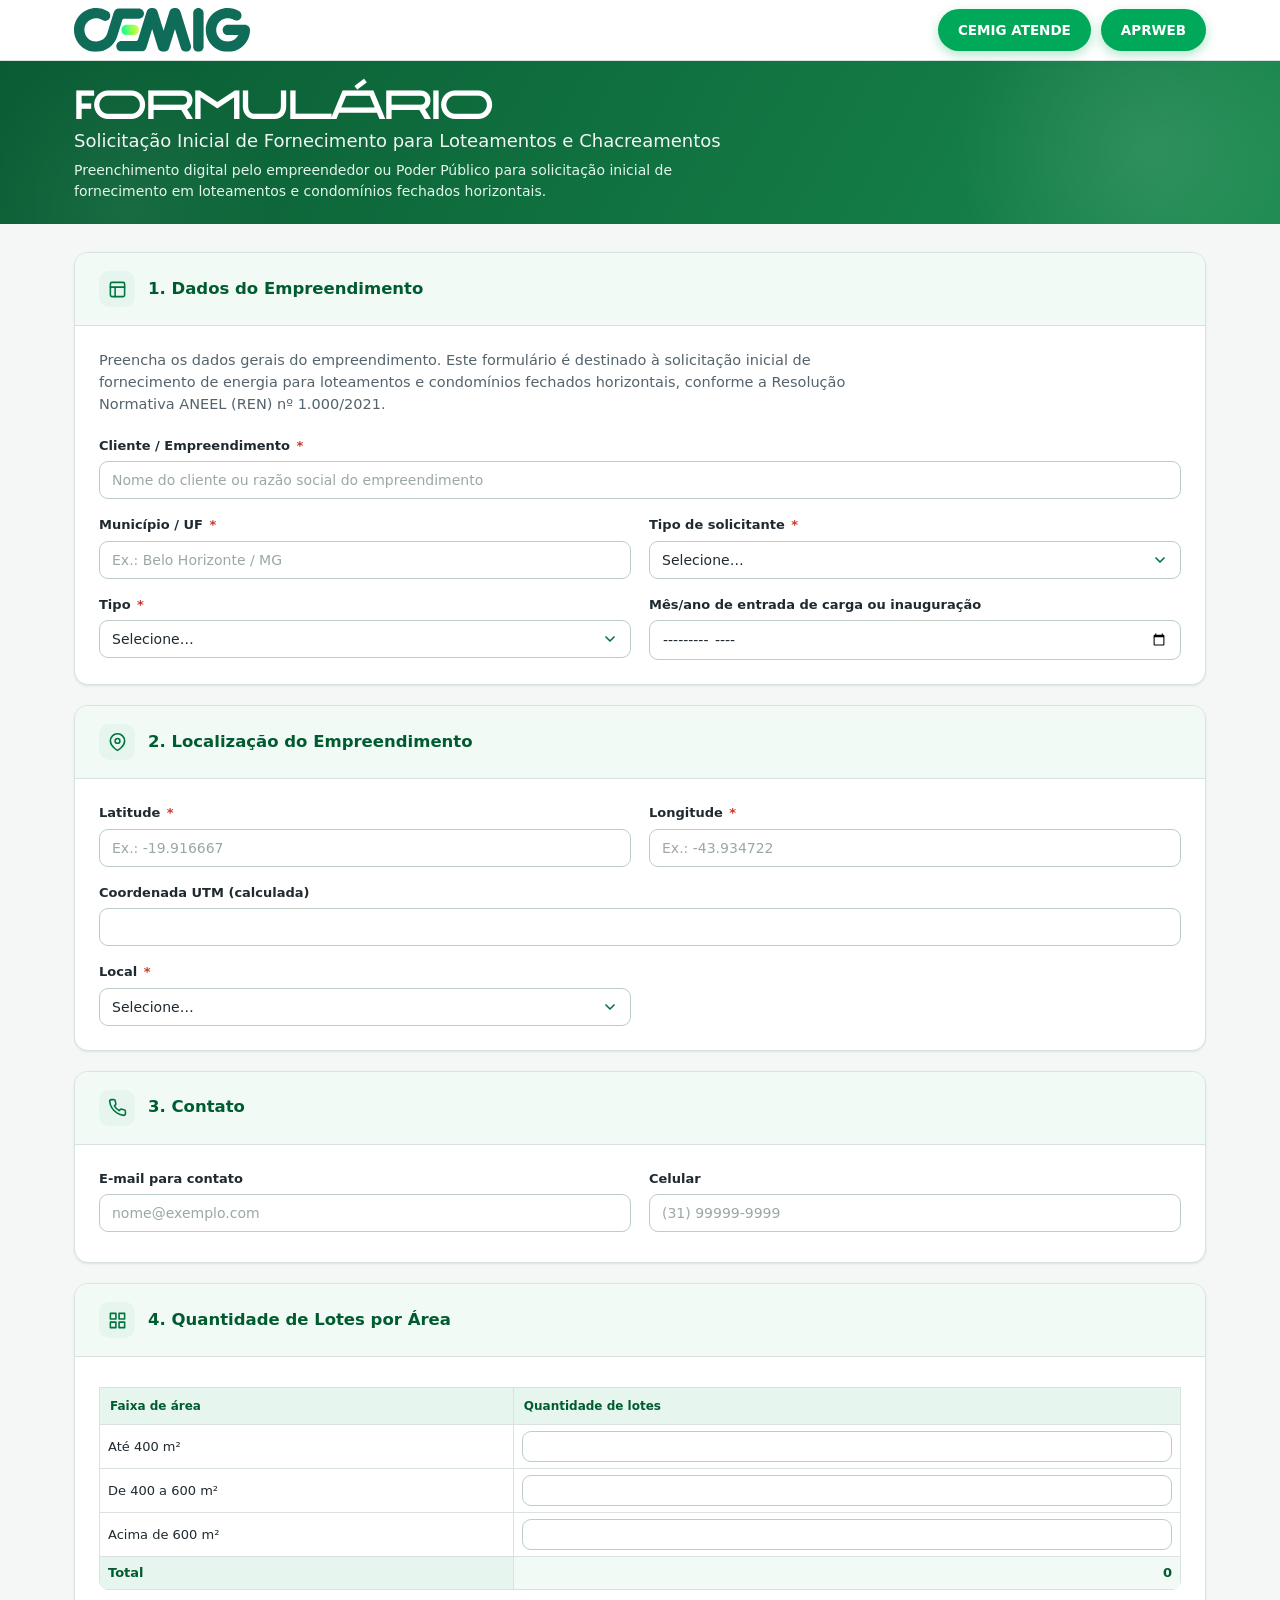
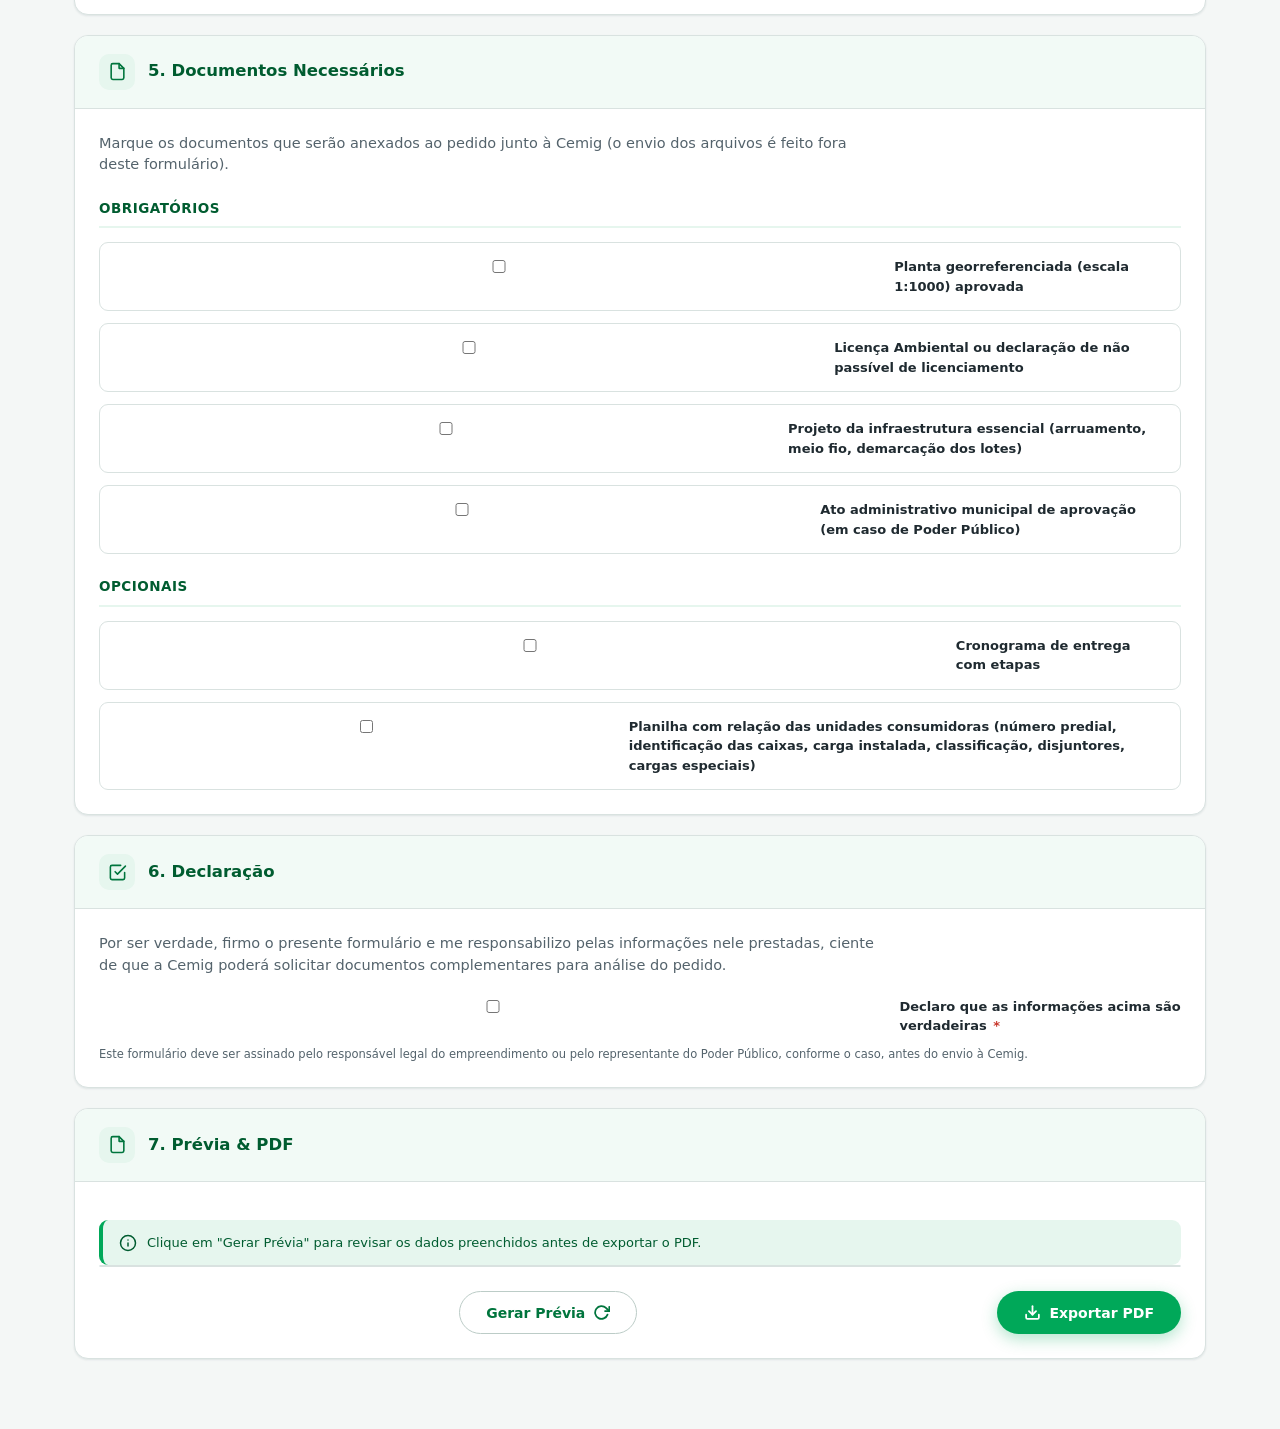
==== loteamento/index.html @ 87130b53 "teste loteamento" ====
<!DOCTYPE html>
<html lang="pt-BR">
<head>
<meta charset="UTF-8">
<meta name="viewport" content="width=device-width, initial-scale=1.0">
<title>Solicitação Inicial de Fornecimento para Loteamentos e Chacreamentos — Cemig</title>
<link rel="stylesheet" href="css/estilos.css">
</head>
<body>

<header class="site"><div class="wrap">
  <a href="#" class="logo"><img src="assets/logo-cemig.svg" alt="Cemig" height="44"></a>
  <div style="display:flex;gap:10px">
    <a href="https://atende.cemig.com.br/Login" target="_blank" rel="noopener" class="header-cta">CEMIG ATENDE</a>
    <a href="https://partapr.cemig.com.br/PARTAPR/SelecaoModulo.aspx" target="_blank" rel="noopener" class="header-cta">APRWEB</a>
  </div>
</div></header>

<section class="service-hero"><div class="wrap">
<h1 class="hero-title">
  <span class="hero-title-main font-ssbroad">Formulário</span>
  <span class="hero-title-sub">Solicitação Inicial de Fornecimento para Loteamentos e Chacreamentos</span>
</h1>
  <p class="sub">Preenchimento digital pelo empreendedor ou Poder Público para solicitação inicial de fornecimento em loteamentos e condomínios fechados horizontais.</p>
</div></section>

<main>

<!-- ============ DADOS DO EMPREENDIMENTO ============ -->
<section class="page show">
  <div class="card">
    <div class="card-head">
      <span class="icon"><svg viewBox="0 0 24 24" fill="none" stroke="currentColor" stroke-width="2" stroke-linecap="round" stroke-linejoin="round"><rect x="3" y="3" width="18" height="18" rx="2"/><line x1="3" y1="9" x2="21" y2="9"/><line x1="9" y1="21" x2="9" y2="9"/></svg></span>
      <h2>1. Dados do Empreendimento</h2>
    </div>
    <div class="card-body">
      <p class="intro-lead">Preencha os dados gerais do empreendimento. Este formulário é destinado à solicitação inicial de fornecimento de energia para loteamentos e condomínios fechados horizontais, conforme a Resolução Normativa ANEEL (REN) nº 1.000/2021.</p>
      <div class="grid cols-2">
        <div class="field span-2"><label>Cliente / Empreendimento <span class="req">*</span></label>
          <input data-k="cliente" placeholder="Nome do cliente ou razão social do empreendimento"></div>
        <div class="field"><label>Município / UF <span class="req">*</span></label>
          <input data-k="municipioUf" placeholder="Ex.: Belo Horizonte / MG"></div>
        <div class="field"><label>Tipo de solicitante <span class="req">*</span></label>
          <select data-k="tipoSolicitante"><option value="">Selecione…</option><option>Empreendedor</option><option>Poder Público (Prefeitura)</option></select></div>
        <div class="field"><label>Tipo <span class="req">*</span></label>
          <select data-k="tipo"><option value="">Selecione…</option><option>Loteamento</option><option>Condomínio fechado horizontal</option></select></div>
        <div class="field"><label>Mês/ano de entrada de carga ou inauguração</label>
          <input type="month" data-k="mesAno"></div>
      </div>
    </div>
  </div>

  <!-- ============ LOCALIZAÇÃO ============ -->
  <div class="card">
    <div class="card-head">
      <span class="icon"><svg viewBox="0 0 24 24" fill="none" stroke="currentColor" stroke-width="2" stroke-linecap="round" stroke-linejoin="round"><path d="M21 10c0 7-9 12-9 12s-9-5-9-12a9 9 0 1 1 18 0z"/><circle cx="12" cy="10" r="3"/></svg></span>
      <h2>2. Localização do Empreendimento</h2>
    </div>
    <div class="card-body">
      <div class="grid cols-2">
        <div class="field"><label>Latitude <span class="req">*</span></label>
          <input data-k="latitude" placeholder="Ex.: -19.916667" oninput="onCoord()"></div>
        <div class="field"><label>Longitude <span class="req">*</span></label>
          <input data-k="longitude" placeholder="Ex.: -43.934722" oninput="onCoord()"></div>
        <div class="field span-2"><label>Coordenada UTM (calculada)</label>
          <input data-k="utm" readonly></div>
        <div class="field"><label>Local <span class="req">*</span></label>
          <select data-k="local"><option value="">Selecione…</option><option>Urbano</option><option>Rural</option></select></div>
      </div>
      <div id="coordAlert"></div>
    </div>
  </div>

  <!-- ============ CONTATO ============ -->
  <div class="card">
    <div class="card-head">
      <span class="icon"><svg viewBox="0 0 24 24" fill="none" stroke="currentColor" stroke-width="2" stroke-linecap="round" stroke-linejoin="round"><path d="M22 16.92v3a2 2 0 0 1-2.18 2 19.79 19.79 0 0 1-8.63-3.07 19.5 19.5 0 0 1-6-6 19.79 19.79 0 0 1-3.07-8.67A2 2 0 0 1 4.11 2h3a2 2 0 0 1 2 1.72c.127.96.361 1.903.7 2.81a2 2 0 0 1-.45 2.11L8.09 9.91a16 16 0 0 0 6 6l1.27-1.27a2 2 0 0 1 2.11-.45c.907.339 1.85.573 2.81.7A2 2 0 0 1 22 16.92z"/></svg></span>
      <h2>3. Contato</h2>
    </div>
    <div class="card-body">
      <div class="grid cols-2">
        <div class="field"><label>E-mail para contato</label>
          <input data-k="email" placeholder="nome@exemplo.com" oninput="onEmail('email')">
          <span id="status-email" class="cep-status"></span></div>
        <div class="field"><label>Celular</label>
          <input data-k="celular" placeholder="(31) 99999-9999" oninput="maskCelular(this);onTel('celular')">
          <span id="status-celular" class="cep-status"></span></div>
      </div>
    </div>
  </div>

  <!-- ============ LOTES POR ÁREA ============ -->
  <div class="card">
    <div class="card-head">
      <span class="icon"><svg viewBox="0 0 24 24" fill="none" stroke="currentColor" stroke-width="2" stroke-linecap="round" stroke-linejoin="round"><rect x="3" y="3" width="7" height="7"/><rect x="14" y="3" width="7" height="7"/><rect x="14" y="14" width="7" height="7"/><rect x="3" y="14" width="7" height="7"/></svg></span>
      <h2>4. Quantidade de Lotes por Área</h2>
    </div>
    <div class="card-body">
      <div class="tbl-scroll">
        <table class="tbl">
          <thead><tr><th>Faixa de área</th><th>Quantidade de lotes</th></tr></thead>
          <tbody>
            <tr><td>Até 400 m²</td><td><input type="number" min="0" data-k="lote_400" oninput="recalcLotes()"></td></tr>
            <tr><td>De 400 a 600 m²</td><td><input type="number" min="0" data-k="lote_400_600" oninput="recalcLotes()"></td></tr>
            <tr><td>Acima de 600 m²</td><td><input type="number" min="0" data-k="lote_600" oninput="recalcLotes()"></td></tr>
          </tbody>
          <tfoot><tr><td>Total</td><td id="loteTotal" class="calc">0</td></tr></tfoot>
        </table>
      </div>
    </div>
  </div>

  <!-- ============ DOCUMENTOS ============ -->
  <div class="card">
    <div class="card-head">
      <span class="icon"><svg viewBox="0 0 24 24" fill="none" stroke="currentColor" stroke-width="2" stroke-linecap="round" stroke-linejoin="round"><path d="M14 2H6a2 2 0 0 0-2 2v16a2 2 0 0 0 2 2h12a2 2 0 0 0 2-2V8z"/><polyline points="14 2 14 8 20 8"/></svg></span>
      <h2>5. Documentos Necessários</h2>
    </div>
    <div class="card-body">
      <p class="intro-lead">Marque os documentos que serão anexados ao pedido junto à Cemig (o envio dos arquivos é feito fora deste formulário).</p>
      <div class="subhead">Obrigatórios</div>
      <ul class="orient-list">
        <li><label style="display:flex;gap:12px;align-items:flex-start;cursor:pointer;width:100%"><input type="checkbox" data-k="doc_planta" style="margin-top:3px"><span>Planta georreferenciada (escala 1:1000) aprovada</span></label></li>
        <li><label style="display:flex;gap:12px;align-items:flex-start;cursor:pointer;width:100%"><input type="checkbox" data-k="doc_licenca" style="margin-top:3px"><span>Licença Ambiental ou declaração de não passível de licenciamento</span></label></li>
        <li><label style="display:flex;gap:12px;align-items:flex-start;cursor:pointer;width:100%"><input type="checkbox" data-k="doc_infra" style="margin-top:3px"><span>Projeto da infraestrutura essencial (arruamento, meio fio, demarcação dos lotes)</span></label></li>
        <li><label style="display:flex;gap:12px;align-items:flex-start;cursor:pointer;width:100%"><input type="checkbox" data-k="doc_ato" style="margin-top:3px"><span>Ato administrativo municipal de aprovação (em caso de Poder Público)</span></label></li>
      </ul>
      <div class="subhead">Opcionais</div>
      <ul class="orient-list">
        <li><label style="display:flex;gap:12px;align-items:flex-start;cursor:pointer;width:100%"><input type="checkbox" data-k="doc_cronograma" style="margin-top:3px"><span>Cronograma de entrega com etapas</span></label></li>
        <li><label style="display:flex;gap:12px;align-items:flex-start;cursor:pointer;width:100%"><input type="checkbox" data-k="doc_planilha" style="margin-top:3px"><span>Planilha com relação das unidades consumidoras (número predial, identificação das caixas, carga instalada, classificação, disjuntores, cargas especiais)</span></label></li>
      </ul>
    </div>
  </div>

  <!-- ============ DECLARAÇÃO ============ -->
  <div class="card">
    <div class="card-head">
      <span class="icon"><svg viewBox="0 0 24 24" fill="none" stroke="currentColor" stroke-width="2" stroke-linecap="round" stroke-linejoin="round"><path d="M9 11l3 3L22 4"/><path d="M21 12v7a2 2 0 0 1-2 2H5a2 2 0 0 1-2-2V5a2 2 0 0 1 2-2h11"/></svg></span>
      <h2>6. Declaração</h2>
    </div>
    <div class="card-body">
      <p class="intro-lead">Por ser verdade, firmo o presente formulário e me responsabilizo pelas informações nele prestadas, ciente de que a Cemig poderá solicitar documentos complementares para análise do pedido.</p>
      <label style="display:flex;gap:12px;align-items:flex-start;cursor:pointer"><input type="checkbox" data-k="declaracao" style="margin-top:3px"><span>Declaro que as informações acima são verdadeiras <span class="req">*</span></span></label>
      <div class="field-note" style="margin-top:10px">Este formulário deve ser assinado pelo responsável legal do empreendimento ou pelo representante do Poder Público, conforme o caso, antes do envio à Cemig.</div>
    </div>
  </div>

  <!-- ============ PRÉVIA & PDF ============ -->
  <div class="card">
    <div class="card-head">
      <span class="icon"><svg viewBox="0 0 24 24" fill="none" stroke="currentColor" stroke-width="2" stroke-linecap="round" stroke-linejoin="round"><path d="M14 2H6a2 2 0 0 0-2 2v16a2 2 0 0 0 2 2h12a2 2 0 0 0 2-2V8z"/><polyline points="14 2 14 8 20 8"/></svg></span>
      <h2>7. Prévia &amp; PDF</h2>
    </div>
    <div class="card-body">
      <div class="alert info no-print"><svg viewBox="0 0 24 24" fill="none" stroke="currentColor" stroke-width="2" stroke-linecap="round"><circle cx="12" cy="12" r="10"/><line x1="12" y1="16" x2="12" y2="12"/><line x1="12" y1="8" x2="12.01" y2="8"/></svg><div>Clique em "Gerar Prévia" para revisar os dados preenchidos antes de exportar o PDF.</div></div>
      <div id="previewContent" class="preview-doc"></div>
      <div class="form-nav"><span></span>
        <button class="btn btn-ghost no-print" onclick="renderPreview()">Gerar Prévia<svg viewBox="0 0 24 24" fill="none" stroke="currentColor" stroke-width="2.5" stroke-linecap="round" stroke-linejoin="round"><polyline points="23 4 23 10 17 10"/><path d="M20.49 15a9 9 0 1 1-2.12-9.36L23 10"/></svg></button>
        <button class="btn btn-primary no-print" onclick="exportarPDF()"><svg viewBox="0 0 24 24" fill="none" stroke="currentColor" stroke-width="2.5" stroke-linecap="round" stroke-linejoin="round"><path d="M21 15v4a2 2 0 0 1-2 2H5a2 2 0 0 1-2-2v-4"/><polyline points="7 10 12 15 17 10"/><line x1="12" y1="15" x2="12" y2="3"/></svg>Exportar PDF</button></div>
    </div>
  </div>
</section>

</main>

<script src="js/app.js"></script>
</body>
</html>
---- loteamento/css/estilos.css ----
@font-face{
  font-family:'SS Broad';
  src:url('ssbroad.otf') format('opentype');
  font-weight:normal;
  font-style:normal;
  font-display:swap;
}
.font-ssbroad{font-family:'SS Broad',var(--font);}

:root{
  --cemig-green:#00A859;--cemig-green-dark:#00753D;--cemig-green-700:#005C30;
  --cemig-green-soft:#E6F6EE;--cemig-green-soft-2:#F2FAF6;--cemig-blue:#0B2B4B;
  --ink:#1f2a30;--ink-soft:#54636c;--line:#d9e2e0;--line-strong:#bcccc7;
  --bg:#f4f7f6;--white:#fff;--amber:#F2A900;--amber-soft:#FFF6E3;
  --danger:#C8362B;--danger-soft:#FBEDEC;--radius:14px;--radius-sm:9px;
  --shadow-sm:0 1px 2px rgba(11,43,75,.06),0 1px 3px rgba(11,43,75,.04);
  --shadow-md:0 6px 24px rgba(11,43,75,.10);--shadow-lg:0 18px 50px rgba(11,43,75,.16);
  --font:"Segoe UI",system-ui,-apple-system,"Helvetica Neue",Arial,sans-serif;
}
*{box-sizing:border-box;margin:0;padding:0}
html{scroll-behavior:smooth}
body{font-family:var(--font);color:var(--ink);background:var(--bg);line-height:1.5;-webkit-font-smoothing:antialiased}
.util-bar{background:var(--cemig-green-dark);color:#dff3e8;font-size:12.5px}
.util-bar .wrap{max-width:1180px;margin:0 auto;padding:7px 24px;display:flex;justify-content:flex-end;gap:20px;align-items:center}
.util-bar a{color:#dff3e8;text-decoration:none;opacity:.92}
.util-bar a:hover{opacity:1;text-decoration:underline}
.util-bar .divider{width:1px;height:14px;background:rgba(255,255,255,.25)}
header.site{background:var(--white);border-bottom:1px solid var(--line);position:sticky;top:0;z-index:40}
header.site .wrap{max-width:1180px;margin:0 auto;padding:8px 24px;display:flex;align-items:center;justify-content:space-between;gap:24px}
.logo{display:flex;align-items:center;gap:11px;text-decoration:none}
.logo .mark{width:32px;height:32px;border-radius:9px;background:linear-gradient(135deg,var(--cemig-green),var(--cemig-green-dark));display:grid;place-items:center;color:#fff;font-weight:800;font-size:16px;box-shadow:0 4px 12px rgba(0,168,89,.35);position:relative;overflow:hidden}
.logo .mark::after{content:"";position:absolute;inset:0;background:radial-gradient(circle at 70% 20%,rgba(255,255,255,.35),transparent 55%)}
.logo .word{font-size:21px;font-weight:800;color:var(--cemig-green-dark);letter-spacing:.5px}
.logo .word small{display:block;font-size:10.5px;font-weight:600;color:var(--ink-soft);letter-spacing:1.5px;text-transform:uppercase}
.logo-note{font-size:10px;color:var(--ink-soft);background:var(--amber-soft);border:1px dashed var(--amber);padding:3px 8px;border-radius:6px;margin-left:8px}
.header-cta{background:var(--cemig-green);color:#fff;border:none;font-weight:700;font-size:13.5px;padding:11px 20px;border-radius:999px;cursor:pointer;text-decoration:none;box-shadow:0 4px 12px rgba(0,168,89,.3);transition:.18s}
.header-cta:hover{background:var(--cemig-green-dark);transform:translateY(-1px)}
.service-hero{background:linear-gradient(120deg,#0a5c34,#137a45 70%,#1a8a4f);color:#fff;position:relative;overflow:hidden}
.service-hero::before{content:"";position:absolute;right:-80px;top:-120px;width:420px;height:420px;border-radius:50%;background:radial-gradient(circle,rgba(255,255,255,.10),transparent 65%)}
.service-hero::after{content:"";position:absolute;left:-60px;bottom:-160px;width:360px;height:360px;border-radius:50%;background:radial-gradient(circle,rgba(255,255,255,.05),transparent 60%)}
.service-hero .wrap{max-width:1180px;margin:0 auto;padding:26px 24px 22px;position:relative;z-index:1}
.breadcrumb{font-size:12.5px;color:#cdeedd;margin-bottom:12px}
.breadcrumb a{color:#cdeedd;text-decoration:none}
.breadcrumb span{opacity:.7;margin:0 7px}
.hero-title{display:flex;flex-direction:column;gap:4px;margin:0}
.hero-title-main{font-size:38px;line-height:1;letter-spacing:1px}
.hero-title-sub{font-size:18px;font-weight:300;line-height:1.3;max-width:760px;opacity:.95}
.service-hero .sub{margin-top:8px;font-size:14px;color:#e3f7ec;max-width:680px}
.stepper-bar{background:var(--white);border-bottom:1px solid var(--line);position:sticky;top:75px;z-index:30}
.stepper{max-width:1180px;margin:0 auto;padding:0 24px;display:flex;gap:2px;overflow-x:auto}
.step{display:flex;align-items:center;gap:8px;padding:14px 14px 12px;font-size:12.5px;color:var(--ink-soft);border-bottom:3px solid transparent;white-space:nowrap;cursor:pointer;transition:.15s}
.step .num{width:22px;height:22px;border-radius:50%;background:var(--line);color:var(--ink-soft);display:grid;place-items:center;font-size:11.5px;font-weight:700;flex-shrink:0;transition:.15s}
.step.active{color:var(--cemig-green-dark);font-weight:700;border-bottom-color:var(--cemig-green)}
.step.active .num{background:var(--cemig-green);color:#fff}
.step.done .num{background:var(--cemig-green-soft);color:var(--cemig-green-dark)}
.step.done .num span{display:none}
.step.done .num::after{content:"✓"}
.step.disabled{opacity:.55;cursor:not-allowed}
main{max-width:1180px;margin:0 auto;padding:28px 24px 70px}
.page{display:none;animation:fade .32s ease}
.page.show{display:block}
@keyframes fade{from{opacity:0;transform:translateY(8px)}to{opacity:1;transform:none}}
.card{background:var(--white);border:1px solid var(--line);border-radius:var(--radius);box-shadow:var(--shadow-sm);overflow:hidden}
.card+.card{margin-top:20px}
.card-head{display:flex;align-items:center;gap:13px;padding:18px 24px;border-bottom:1px solid var(--line);background:var(--cemig-green-soft-2)}
.card-head .icon{width:36px;height:36px;border-radius:10px;background:var(--cemig-green-soft);display:grid;place-items:center;color:var(--cemig-green-dark);flex-shrink:0}
.card-head .icon svg{width:19px;height:19px}
.card-head h2{font-size:16.5px;font-weight:800;color:var(--cemig-green-700)}
.card-head .step-tag{margin-left:auto;font-size:11.5px;color:var(--ink-soft);background:#fff;border:1px solid var(--line);padding:4px 11px;border-radius:999px;font-weight:600}
.card-body{padding:24px}
.subhead{font-size:13.5px;font-weight:800;color:var(--cemig-green-700);text-transform:uppercase;letter-spacing:.5px;margin:22px 0 14px;padding-bottom:8px;border-bottom:2px solid var(--cemig-green-soft);display:flex;align-items:center;gap:8px}
.subhead:first-child{margin-top:0}
.intro-lead{font-size:14.5px;color:var(--ink-soft);max-width:780px;margin-bottom:20px}
.orient-list{list-style:none;display:flex;flex-direction:column;gap:12px}
.orient-list li{display:flex;gap:12px;padding:14px 16px;border:1px solid var(--line);border-radius:var(--radius-sm);background:var(--white);font-size:13.5px}
.orient-list li .bullet{flex-shrink:0;width:25px;height:25px;border-radius:7px;background:var(--cemig-green-soft);color:var(--cemig-green-dark);display:grid;place-items:center;font-weight:800;font-size:12.5px}
.orient-list li a{color:var(--cemig-green-dark);font-weight:600}
.callout{margin-top:16px;border-left:4px solid var(--amber);background:var(--amber-soft);padding:14px 17px;border-radius:0 var(--radius-sm) var(--radius-sm) 0;font-size:13px;color:#6b5114}
.callout strong{color:#5a4410}
.legend{margin-top:18px;font-size:12.5px;color:var(--ink-soft);display:flex;gap:22px;flex-wrap:wrap}
.legend b{color:var(--danger)}
.grid{display:grid;gap:16px 18px}
.grid.cols-2{grid-template-columns:1fr 1fr}
.grid.cols-3{grid-template-columns:1fr 1fr 1fr}
.grid.cols-4{grid-template-columns:1fr 1fr 1fr 1fr}
.field{display:flex;flex-direction:column;gap:6px}
.field.span-2{grid-column:span 2}
.field.span-3{grid-column:span 3}
.field.span-full{grid-column:1/-1}
label{font-size:13px;font-weight:600;color:var(--ink)}
label .req{color:var(--danger);margin-left:2px}
label .opt{font-weight:400;color:var(--ink-soft);font-size:11.5px}
input,select,textarea{font-family:var(--font);font-size:14px;color:var(--ink);background:var(--white);border:1.5px solid var(--line-strong);border-radius:var(--radius-sm);padding:10px 12px;transition:.15s;width:100%}
textarea{resize:vertical;min-height:90px}
select{cursor:pointer;appearance:none;background-image:url("data:image/svg+xml;utf8,<svg xmlns='http://www.w3.org/2000/svg' width='16' height='16' viewBox='0 0 24 24' fill='none' stroke='%2300753D' stroke-width='2.5' stroke-linecap='round' stroke-linejoin='round'><polyline points='6 9 12 15 18 9'/></svg>");background-repeat:no-repeat;background-position:right 12px center;padding-right:36px}
input:focus,select:focus,textarea:focus{outline:none;border-color:var(--cemig-green);box-shadow:0 0 0 4px rgba(0,168,89,.13)}
input::placeholder,textarea::placeholder{color:#9aa9a3}
input.invalid,select.invalid{border-color:var(--danger);box-shadow:0 0 0 4px rgba(200,54,43,.1)}
.field-note{font-size:11.5px;color:var(--ink-soft)}
.field-ok{font-size:11.5px;color:var(--cemig-green-dark);font-weight:600}
.field-err{font-size:11.5px;color:var(--danger);font-weight:600}
.cep-status{font-size:12px;color:var(--ink-soft);margin-left:6px}
.cep-status.err{color:#c0392b}
.conditional{border:1px dashed var(--line-strong);background:var(--cemig-green-soft-2);border-radius:var(--radius-sm);padding:16px;margin-top:14px}
.conditional-tag{font-size:10.5px;font-weight:700;text-transform:uppercase;letter-spacing:.6px;color:var(--cemig-green-dark);margin-bottom:11px;display:flex;align-items:center;gap:6px}
.radio-row,.check-row{display:flex;gap:10px;flex-wrap:wrap}
.radio-pill{position:relative;cursor:pointer}
.radio-pill input{position:absolute;opacity:0;pointer-events:none}
.radio-pill span{display:block;padding:9px 18px;border:1.5px solid var(--line-strong);border-radius:999px;font-size:13.5px;font-weight:600;color:var(--ink-soft);transition:.15s;background:#fff}
.radio-pill input:checked+span{background:var(--cemig-green);border-color:var(--cemig-green);color:#fff;box-shadow:0 3px 10px rgba(0,168,89,.25)}
.radio-pill:hover span{border-color:var(--cemig-green)}
.alert{border-radius:var(--radius-sm);padding:13px 16px;font-size:13px;display:flex;gap:10px;align-items:flex-start;margin-top:14px}
.alert svg{width:18px;height:18px;flex-shrink:0;margin-top:1px}
.alert.warn{background:var(--amber-soft);color:#6b5114;border-left:4px solid var(--amber)}
.alert.err{background:var(--danger-soft);color:#7d241d;border-left:4px solid var(--danger)}
.alert.info{background:var(--cemig-green-soft);color:var(--cemig-green-700);border-left:4px solid var(--cemig-green)}
.tbl{width:100%;border-collapse:collapse;font-size:13px;margin-top:6px}
.tbl th{background:var(--cemig-green-soft);color:var(--cemig-green-700);font-weight:700;text-align:left;padding:9px 10px;font-size:12px;border:1px solid var(--line)}
.tbl td{padding:6px 8px;border:1px solid var(--line);vertical-align:middle}
.tbl td input,.tbl td select{padding:7px 9px;font-size:13px}
.tbl .calc{background:var(--cemig-green-soft-2);font-weight:600;color:var(--cemig-green-700);text-align:right;font-variant-numeric:tabular-nums}
.tbl tfoot td{background:var(--cemig-green-soft);font-weight:800;color:var(--cemig-green-700)}
.tbl-scroll{overflow-x:auto;border-radius:var(--radius-sm)}
.btn-add{margin-top:12px;background:#fff;color:var(--cemig-green-dark);border:1.5px dashed var(--cemig-green);border-radius:var(--radius-sm);padding:10px 16px;font-weight:700;font-size:13px;cursor:pointer;transition:.15s;display:inline-flex;align-items:center;gap:7px}
.btn-add:hover{background:var(--cemig-green-soft-2)}
.btn-del{background:var(--danger-soft);color:var(--danger);border:none;border-radius:7px;width:30px;height:30px;cursor:pointer;font-size:16px;display:grid;place-items:center;transition:.15s}
.btn-del:hover{background:var(--danger);color:#fff}
.ramal-gallery{display:grid;grid-template-columns:repeat(auto-fill,minmax(420px,1fr));gap:16px;margin-top:8px}
.ramal-card{border:2px solid var(--line);border-radius:var(--radius);overflow:hidden;cursor:pointer;transition:.18s;background:#fff;display:flex;flex-direction:column}
.ramal-card:hover{border-color:var(--cemig-green);box-shadow:var(--shadow-md);transform:translateY(-2px)}
.ramal-card.selected{border-color:var(--cemig-green);box-shadow:0 0 0 4px rgba(0,168,89,.15)}
.ramal-card .imgwrap{background:#fff;padding:10px;border-bottom:1px solid var(--line);position:relative}
.ramal-card img{width:100%;height:auto;display:block}
.ramal-card .check{position:absolute;top:10px;right:10px;width:26px;height:26px;border-radius:50%;background:var(--cemig-green);color:#fff;display:none;place-items:center;font-size:15px;box-shadow:var(--shadow-sm)}
.ramal-card.selected .check{display:grid}
.ramal-card .desc{padding:12px 14px;font-size:12px;color:var(--ink-soft);line-height:1.5;flex:1}
.ramal-card .desc b{color:var(--ink)}

.se-gallery{display:grid;grid-template-columns:repeat(auto-fill,minmax(200px,1fr));gap:10px;margin-top:10px}
.se-card{border:2px solid var(--line);border-radius:var(--radius-sm);overflow:visible;cursor:pointer;transition:.18s;background:#fff;text-align:center;position:relative}
.se-card:hover{border-color:var(--cemig-green);box-shadow:var(--shadow-md);transform:translateY(-2px)}
.se-card.selected{border-color:var(--cemig-green);box-shadow:0 0 0 4px rgba(0,168,89,.15)}
.se-card img{width:100%;height:150px;object-fit:contain;background:#fff;display:block;padding:6px;border-radius:var(--radius-sm) var(--radius-sm) 0 0}
.se-card .lbl{padding:6px 8px;font-size:11.5px;font-weight:700;color:var(--ink)}
.se-info{position:absolute;top:8px;right:8px;width:20px;height:20px;border-radius:50%;background:rgba(31,42,48,.78);color:#fff;font-size:12px;font-weight:700;font-style:italic;font-family:Georgia,serif;display:flex;align-items:center;justify-content:center;z-index:2;cursor:help}
.se-tooltip{position:absolute;bottom:calc(100% + 10px);left:50%;transform:translateX(-50%);width:240px;background:var(--ink);color:#fff;font-style:normal;font-weight:400;font-size:11.5px;line-height:1.5;text-align:left;padding:10px 12px;border-radius:8px;box-shadow:var(--shadow-md);opacity:0;visibility:hidden;transition:opacity .18s,visibility .18s;z-index:30;pointer-events:none}
.se-card:hover .se-tooltip{opacity:1;visibility:visible}
.ramal-empty{padding:30px;text-align:center;color:var(--ink-soft);font-size:13.5px;border:1px dashed var(--line-strong);border-radius:var(--radius-sm);background:var(--cemig-green-soft-2)}
.form-nav{display:flex;justify-content:space-between;align-items:center;gap:16px;margin-top:24px}
.btn{font-family:var(--font);font-weight:700;font-size:14px;border-radius:999px;cursor:pointer;padding:12px 26px;border:1.5px solid transparent;transition:.18s;display:inline-flex;align-items:center;gap:8px}
.btn:disabled{opacity:.5;cursor:not-allowed}
.btn-primary{background:var(--cemig-green);color:#fff;box-shadow:0 5px 16px rgba(0,168,89,.3)}
.btn-primary:hover:not(:disabled){background:var(--cemig-green-dark);transform:translateY(-1px)}
.btn-ghost{background:#fff;color:var(--cemig-green-dark);border-color:var(--line-strong)}
.btn-ghost:hover{border-color:var(--cemig-green);background:var(--cemig-green-soft-2)}
.btn svg{width:17px;height:17px}
.progress-mini{font-size:12.5px;color:var(--ink-soft);font-weight:600}
.fab{position:fixed;right:22px;bottom:22px;z-index:50;background:var(--cemig-blue);color:#fff;border:none;border-radius:999px;padding:13px 20px;font-weight:700;font-size:13px;cursor:pointer;box-shadow:var(--shadow-lg);display:flex;align-items:center;gap:8px;transition:.18s}
.fab:hover{transform:translateY(-2px)}
.fab svg{width:17px;height:17px}
.modal-overlay{position:fixed;inset:0;background:rgba(11,43,75,.5);z-index:100;display:none;align-items:center;justify-content:center;padding:20px;backdrop-filter:blur(2px)}
.modal-overlay.show{display:flex}
.modal{background:#fff;border-radius:var(--radius);max-width:880px;width:100%;max-height:88vh;overflow:auto;box-shadow:var(--shadow-lg)}
.modal-head{position:sticky;top:0;background:var(--cemig-green-soft-2);border-bottom:1px solid var(--line);padding:18px 24px;display:flex;align-items:center;gap:12px;z-index:2}
.modal-head h3{font-size:16px;font-weight:800;color:var(--cemig-green-700)}
.modal-head .close{margin-left:auto;background:#fff;border:1px solid var(--line);border-radius:8px;width:34px;height:34px;cursor:pointer;font-size:18px;color:var(--ink-soft)}
.modal-body{padding:24px}
.proto-banner{background:repeating-linear-gradient(45deg,#fff8e8,#fff8e8 12px,#fff3d6 12px,#fff3d6 24px);border-bottom:1px solid var(--amber);color:#6b5114;font-size:12px;text-align:center;padding:6px 16px}
.proto-banner b{color:#5a4410}
/* Prévia */
.preview-doc{background:#fff;border:1px solid var(--line);border-radius:var(--radius-sm);padding:0;font-size:12.5px}
.pv-title{background:var(--cemig-green-dark);color:#fff;padding:14px 20px;font-weight:800;font-size:14px;text-align:center;border-radius:var(--radius-sm) var(--radius-sm) 0 0}
.pv-section{padding:4px 20px}
.pv-section h4{font-size:12.5px;font-weight:800;color:var(--cemig-green-700);background:var(--cemig-green-soft);padding:7px 12px;margin:14px -20px 10px;text-transform:uppercase;letter-spacing:.4px}
.pv-row{display:flex;border-bottom:1px dotted var(--line);padding:5px 0;gap:12px}
.pv-row .k{color:var(--ink-soft);min-width:240px;font-weight:600}
.pv-row .v{color:var(--ink);font-weight:600;flex:1}
.pv-row .v.empty{color:#b3bfb9;font-weight:400;font-style:italic}
@media(max-width:760px){
  .grid.cols-2,.grid.cols-3,.grid.cols-4{grid-template-columns:1fr}
  .field.span-2,.field.span-3{grid-column:auto}
  .hero-title-main{font-size:32px}.hero-title-sub{font-size:15px}.logo .word{font-size:18px}
  .stepper-bar{position:static}.pv-row .k{min-width:140px}
}
@media print{
  .util-bar,header.site,.service-hero,.stepper-bar,.form-nav,.fab,.proto-banner,.no-print{display:none!important}
  body{background:#fff}
  main{padding:0;max-width:none}
  .card{box-shadow:none;border:none}
  .card-head{display:none!important}
  .page{display:none!important}
  .page.show{display:block!important}
  .alert.info.no-print{display:none!important}
}
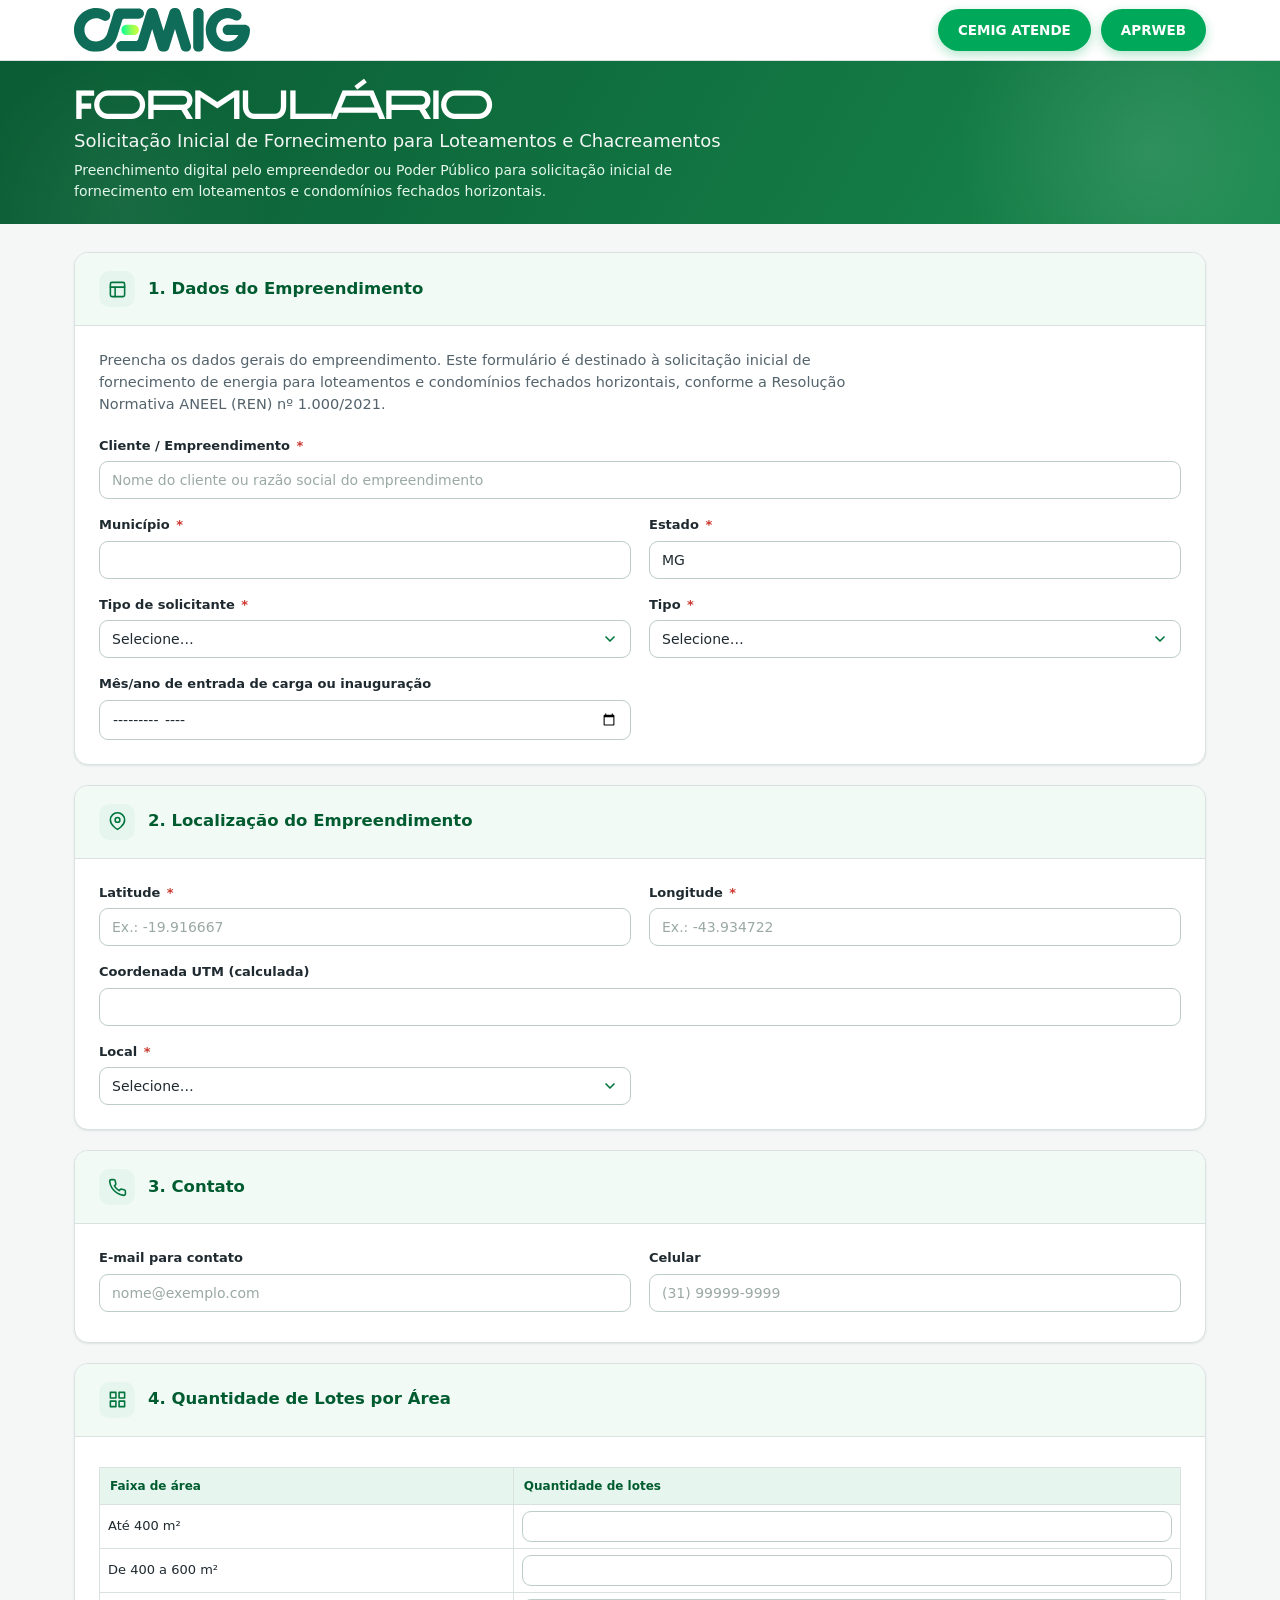
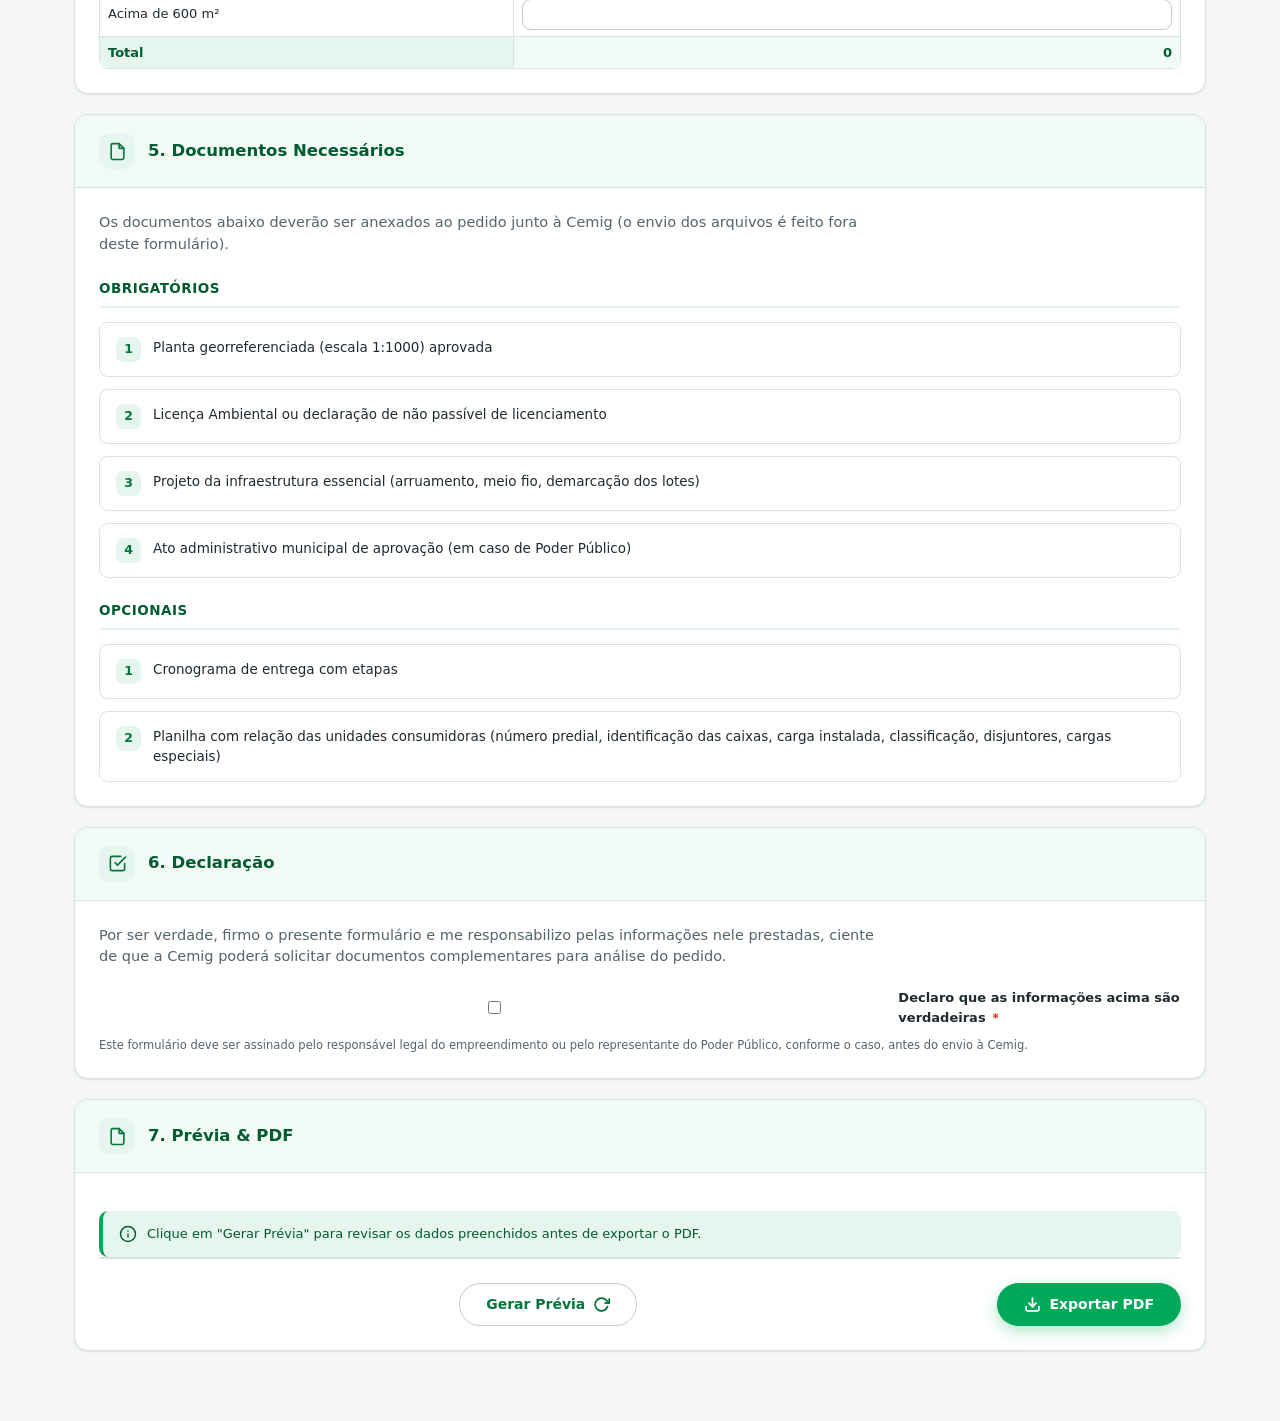
==== commit f738ea67: "teste loteamento3" ====
--- a/loteamento/index.html
+++ b/loteamento/index.html
@@ -38,8 +38,10 @@
       <div class="grid cols-2">
         <div class="field span-2"><label>Cliente / Empreendimento <span class="req">*</span></label>
           <input data-k="cliente" placeholder="Nome do cliente ou razão social do empreendimento"></div>
-        <div class="field"><label>Município / UF <span class="req">*</span></label>
-          <input data-k="municipioUf" placeholder="Ex.: Belo Horizonte / MG"></div>
+        <div class="field"><label>Município <span class="req">*</span></label>
+          <input type="text" data-k="municipio"></div>
+        <div class="field"><label>Estado <span class="req">*</span></label>
+          <input type="text" data-k="estado" value="MG"></div>
         <div class="field"><label>Tipo de solicitante <span class="req">*</span></label>
           <select data-k="tipoSolicitante"><option value="">Selecione…</option><option>Empreendedor</option><option>Poder Público (Prefeitura)</option></select></div>
         <div class="field"><label>Tipo <span class="req">*</span></label>
@@ -117,18 +119,18 @@
       <h2>5. Documentos Necessários</h2>
     </div>
     <div class="card-body">
-      <p class="intro-lead">Marque os documentos que serão anexados ao pedido junto à Cemig (o envio dos arquivos é feito fora deste formulário).</p>
+      <p class="intro-lead">Os documentos abaixo deverão ser anexados ao pedido junto à Cemig (o envio dos arquivos é feito fora deste formulário).</p>
       <div class="subhead">Obrigatórios</div>
       <ul class="orient-list">
-        <li><label style="display:flex;gap:12px;align-items:flex-start;cursor:pointer;width:100%"><input type="checkbox" data-k="doc_planta" style="margin-top:3px"><span>Planta georreferenciada (escala 1:1000) aprovada</span></label></li>
-        <li><label style="display:flex;gap:12px;align-items:flex-start;cursor:pointer;width:100%"><input type="checkbox" data-k="doc_licenca" style="margin-top:3px"><span>Licença Ambiental ou declaração de não passível de licenciamento</span></label></li>
-        <li><label style="display:flex;gap:12px;align-items:flex-start;cursor:pointer;width:100%"><input type="checkbox" data-k="doc_infra" style="margin-top:3px"><span>Projeto da infraestrutura essencial (arruamento, meio fio, demarcação dos lotes)</span></label></li>
-        <li><label style="display:flex;gap:12px;align-items:flex-start;cursor:pointer;width:100%"><input type="checkbox" data-k="doc_ato" style="margin-top:3px"><span>Ato administrativo municipal de aprovação (em caso de Poder Público)</span></label></li>
+        <li><span class="bullet">1</span><div>Planta georreferenciada (escala 1:1000) aprovada</div></li>
+        <li><span class="bullet">2</span><div>Licença Ambiental ou declaração de não passível de licenciamento</div></li>
+        <li><span class="bullet">3</span><div>Projeto da infraestrutura essencial (arruamento, meio fio, demarcação dos lotes)</div></li>
+        <li><span class="bullet">4</span><div>Ato administrativo municipal de aprovação (em caso de Poder Público)</div></li>
       </ul>
       <div class="subhead">Opcionais</div>
       <ul class="orient-list">
-        <li><label style="display:flex;gap:12px;align-items:flex-start;cursor:pointer;width:100%"><input type="checkbox" data-k="doc_cronograma" style="margin-top:3px"><span>Cronograma de entrega com etapas</span></label></li>
-        <li><label style="display:flex;gap:12px;align-items:flex-start;cursor:pointer;width:100%"><input type="checkbox" data-k="doc_planilha" style="margin-top:3px"><span>Planilha com relação das unidades consumidoras (número predial, identificação das caixas, carga instalada, classificação, disjuntores, cargas especiais)</span></label></li>
+        <li><span class="bullet">1</span><div>Cronograma de entrega com etapas</div></li>
+        <li><span class="bullet">2</span><div>Planilha com relação das unidades consumidoras (número predial, identificação das caixas, carga instalada, classificação, disjuntores, cargas especiais)</div></li>
       </ul>
     </div>
   </div>
@@ -141,7 +143,7 @@
     </div>
     <div class="card-body">
       <p class="intro-lead">Por ser verdade, firmo o presente formulário e me responsabilizo pelas informações nele prestadas, ciente de que a Cemig poderá solicitar documentos complementares para análise do pedido.</p>
-      <label style="display:flex;gap:12px;align-items:flex-start;cursor:pointer"><input type="checkbox" data-k="declaracao" style="margin-top:3px"><span>Declaro que as informações acima são verdadeiras <span class="req">*</span></span></label>
+      <label style="display:flex;align-items:center;gap:8px;cursor:pointer"><input type="checkbox" data-k="declaracao"><span>Declaro que as informações acima são verdadeiras <span class="req">*</span></span></label>
       <div class="field-note" style="margin-top:10px">Este formulário deve ser assinado pelo responsável legal do empreendimento ou pelo representante do Poder Público, conforme o caso, antes do envio à Cemig.</div>
     </div>
   </div>
